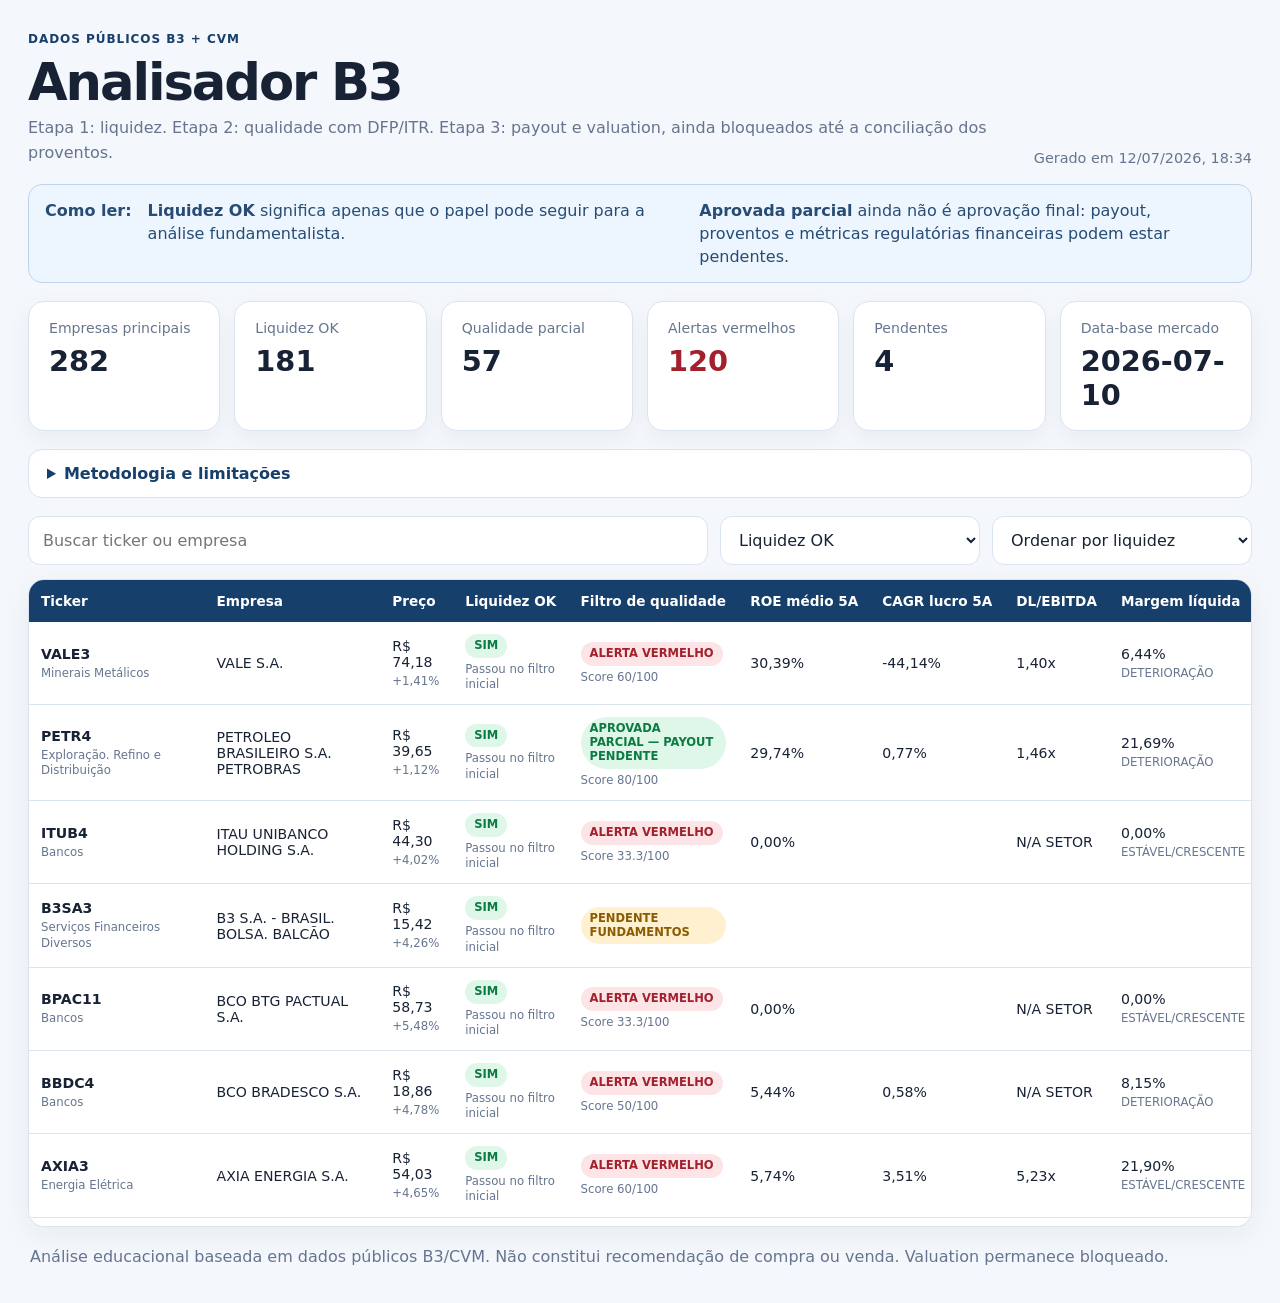
==== docs/index.html @ 1b2aa0d1 "ui: esclarecer etapas e melhorar leitura do painel" ====
<!doctype html>
<html lang="pt-BR">
<head>
  <meta charset="utf-8">
  <meta name="viewport" content="width=device-width,initial-scale=1">
  <meta http-equiv="Cache-Control" content="no-cache, no-store, must-revalidate">
  <meta http-equiv="Pragma" content="no-cache">
  <meta http-equiv="Expires" content="0">
  <title>Analisador B3 — Qualidade e Liquidez</title>
  <link rel="stylesheet" href="styles.css?v=20260713-1">
</head>
<body>
  <main class="wrap">
    <header class="hero">
      <div>
        <span class="eyebrow">Dados públicos B3 + CVM</span>
        <h1>Analisador B3</h1>
        <p>Etapa 1: liquidez. Etapa 2: qualidade com DFP/ITR. Etapa 3: payout e valuation, ainda bloqueados até a conciliação dos proventos.</p>
      </div>
      <div id="updated" class="muted">Carregando...</div>
    </header>

    <section class="notice">
      <strong>Como ler:</strong>
      <span><b>Liquidez OK</b> significa apenas que o papel pode seguir para a análise fundamentalista.</span>
      <span><b>Aprovada parcial</b> ainda não é aprovação final: payout, proventos e métricas regulatórias financeiras podem estar pendentes.</span>
    </section>

    <section class="cards">
      <article class="card"><span>Empresas principais</span><strong id="count">-</strong></article>
      <article class="card"><span>Liquidez OK</span><strong id="initialEligible">-</strong></article>
      <article class="card"><span>Qualidade parcial</span><strong id="qualityApproved">-</strong></article>
      <article class="card alert"><span>Alertas vermelhos</span><strong id="redAlerts">-</strong></article>
      <article class="card"><span>Pendentes</span><strong id="pending">-</strong></article>
      <article class="card"><span>Data-base mercado</span><strong id="quoteDate">-</strong></article>
    </section>

    <section class="methodology">
      <details>
        <summary>Metodologia e limitações</summary>
        <div class="method-grid">
          <div><b>Etapa 1 — Liquidez</b><p id="methodInitial"></p></div>
          <div><b>Etapa 2 — Qualidade</b><p id="methodQuality"></p></div>
          <div><b>Financeiras</b><p id="methodFinancial"></p></div>
          <div><b>Etapa 3 — Valuation</b><p id="methodValuation"></p></div>
        </div>
      </details>
    </section>

    <section class="toolbar">
      <input id="q" type="search" placeholder="Buscar ticker ou empresa">
      <select id="filter">
        <option value="INITIAL">Liquidez OK</option>
        <option value="">Todos</option>
        <option value="APPROVED">Qualidade parcial</option>
        <option value="RED">Alerta vermelho</option>
        <option value="PENDING">Pendentes</option>
        <option value="OUT">Fora do filtro de liquidez</option>
      </select>
      <select id="sort">
        <option value="liquidity">Ordenar por liquidez</option>
        <option value="quality">Ordenar por score qualidade</option>
        <option value="roe">Ordenar por ROE 5A</option>
        <option value="ticker">Ordenar por ticker</option>
      </select>
    </section>

    <section class="table-wrap">
      <table>
        <thead><tr>
          <th>Ticker</th><th>Empresa</th><th>Preço</th><th>Liquidez OK</th>
          <th>Filtro de qualidade</th><th>ROE médio 5A</th><th>CAGR lucro 5A</th>
          <th>DL/EBITDA</th><th>Margem líquida</th><th>Lucros + 5A</th><th>Referência</th>
        </tr></thead>
        <tbody id="body"></tbody>
      </table>
    </section>

    <footer id="disclaimer"></footer>
  </main>
  <script src="app.js?v=20260713-1"></script>
</body>
</html>
---- docs/styles.css ----
:root {
  color-scheme: light;
  --bg: #f4f7fb;
  --panel: #ffffff;
  --ink: #182235;
  --muted: #66758f;
  --line: #dbe3ef;
  --navy: #173f6b;
  --navy-2: #0f2f52;
  --green: #0d7a43;
  --green-bg: #dff7e9;
  --red: #a3212c;
  --red-bg: #fde5e7;
  --amber: #8a5b00;
  --amber-bg: #fff1cf;
  --gray-bg: #edf1f6;
}
* { box-sizing: border-box; }
body {
  margin: 0;
  font-family: Inter, ui-sans-serif, system-ui, -apple-system, BlinkMacSystemFont, "Segoe UI", sans-serif;
  color: var(--ink);
  background: var(--bg);
}
.wrap { width: min(1720px, 100%); margin: 0 auto; padding: 28px; }
.hero { display: flex; justify-content: space-between; align-items: end; gap: 24px; margin-bottom: 18px; }
.eyebrow { display: inline-block; color: var(--navy); font-weight: 800; letter-spacing: .08em; text-transform: uppercase; font-size: .75rem; }
h1 { margin: 5px 0 4px; font-size: clamp(2rem, 4vw, 3.2rem); letter-spacing: -.04em; }
.hero p { margin: 0; color: var(--muted); max-width: 960px; font-size: 1rem; line-height: 1.55; }
.muted { color: var(--muted); font-size: .9rem; white-space: nowrap; }
.notice {
  display: grid;
  grid-template-columns: auto 1fr 1fr;
  gap: 16px;
  padding: 14px 16px;
  border: 1px solid #bfd4ec;
  background: #edf6ff;
  border-radius: 14px;
  margin-bottom: 18px;
  color: #284c73;
  line-height: 1.45;
}
.cards { display: grid; grid-template-columns: repeat(6, minmax(150px, 1fr)); gap: 14px; margin-bottom: 18px; }
.card {
  background: var(--panel);
  border: 1px solid var(--line);
  border-radius: 16px;
  padding: 18px 20px;
  box-shadow: 0 8px 25px rgba(25, 54, 88, .05);
}
.card span { display: block; color: var(--muted); font-size: .88rem; margin-bottom: 8px; }
.card strong { font-size: 1.8rem; }
.card.alert strong { color: var(--red); }
.methodology { margin-bottom: 18px; }
.methodology details {
  background: var(--panel);
  border: 1px solid var(--line);
  border-radius: 14px;
  padding: 14px 18px;
}
.methodology summary { cursor: pointer; font-weight: 800; color: var(--navy); }
.method-grid { display: grid; grid-template-columns: repeat(4, 1fr); gap: 18px; padding-top: 15px; }
.method-grid p { color: var(--muted); line-height: 1.5; margin: 5px 0 0; }
.toolbar { display: grid; grid-template-columns: minmax(280px, 1fr) 260px 260px; gap: 12px; margin-bottom: 14px; }
input, select {
  width: 100%;
  padding: 13px 14px;
  border: 1px solid var(--line);
  border-radius: 12px;
  background: var(--panel);
  color: var(--ink);
  font: inherit;
}
.table-wrap {
  overflow: auto;
  max-height: 72vh;
  background: var(--panel);
  border: 1px solid var(--line);
  border-radius: 16px;
  box-shadow: 0 8px 30px rgba(23, 63, 107, .06);
}
table { width: 100%; border-collapse: collapse; min-width: 1450px; }
thead { position: sticky; top: 0; z-index: 3; }
th {
  background: var(--navy);
  color: #fff;
  text-align: left;
  padding: 13px 12px;
  font-size: .85rem;
  white-space: nowrap;
}
td {
  padding: 12px;
  border-bottom: 1px solid var(--line);
  vertical-align: middle;
  font-size: .88rem;
}
td small { display: block; color: var(--muted); margin-top: 4px; max-width: 230px; line-height: 1.3; }
.main-row { cursor: pointer; transition: background .15s ease; }
.main-row:hover, .main-row.open { background: #f0f6fd; }
.pill {
  display: inline-flex;
  align-items: center;
  padding: 5px 9px;
  border-radius: 999px;
  font-weight: 800;
  font-size: .72rem;
  line-height: 1.2;
  max-width: 230px;
}
.pill.ok { color: var(--green); background: var(--green-bg); }
.pill.danger { color: var(--red); background: var(--red-bg); }
.pill.pending { color: var(--amber); background: var(--amber-bg); }
.pill.no { color: #58677d; background: var(--gray-bg); }
.details-row td { padding: 0; background: #f8fbff; }
.details-panel { padding: 20px; border-bottom: 2px solid #bfd4ec; }
.fund-grid { display: grid; grid-template-columns: repeat(8, minmax(120px, 1fr)); gap: 10px; }
.fund-grid div {
  background: #fff;
  border: 1px solid var(--line);
  border-radius: 12px;
  padding: 12px;
}
.fund-grid span { display: block; color: var(--muted); font-size: .75rem; margin-bottom: 5px; }
.quality-note { margin: 14px 0; padding: 12px 14px; border-left: 4px solid var(--navy); background: #eef5fd; }
.criteria { display: grid; grid-template-columns: repeat(3, minmax(250px, 1fr)); gap: 10px; }
.criterion {
  display: grid;
  grid-template-columns: 1fr auto;
  gap: 8px;
  align-items: start;
  background: #fff;
  border: 1px solid var(--line);
  border-radius: 12px;
  padding: 12px;
}
.criterion small { display: block; color: var(--muted); margin-top: 3px; }
.criterion-value { font-weight: 800; text-align: right; }
.criterion p { grid-column: 1 / -1; margin: 2px 0 0; color: var(--muted); font-size: .78rem; line-height: 1.4; }
.sources { display: flex; flex-wrap: wrap; gap: 8px 18px; margin-top: 14px; color: var(--muted); font-size: .78rem; }
footer { color: var(--muted); padding: 18px 2px 6px; line-height: 1.5; }
@media (max-width: 1200px) {
  .cards { grid-template-columns: repeat(3, 1fr); }
  .method-grid { grid-template-columns: repeat(2, 1fr); }
  .fund-grid { grid-template-columns: repeat(4, 1fr); }
  .criteria { grid-template-columns: repeat(2, 1fr); }
}
@media (max-width: 760px) {
  .wrap { padding: 16px; }
  .hero { align-items: start; flex-direction: column; }
  .muted { white-space: normal; }
  .notice { grid-template-columns: 1fr; }
  .cards { grid-template-columns: repeat(2, 1fr); }
  .toolbar { grid-template-columns: 1fr; }
  .method-grid, .criteria { grid-template-columns: 1fr; }
  .fund-grid { grid-template-columns: repeat(2, 1fr); }
}
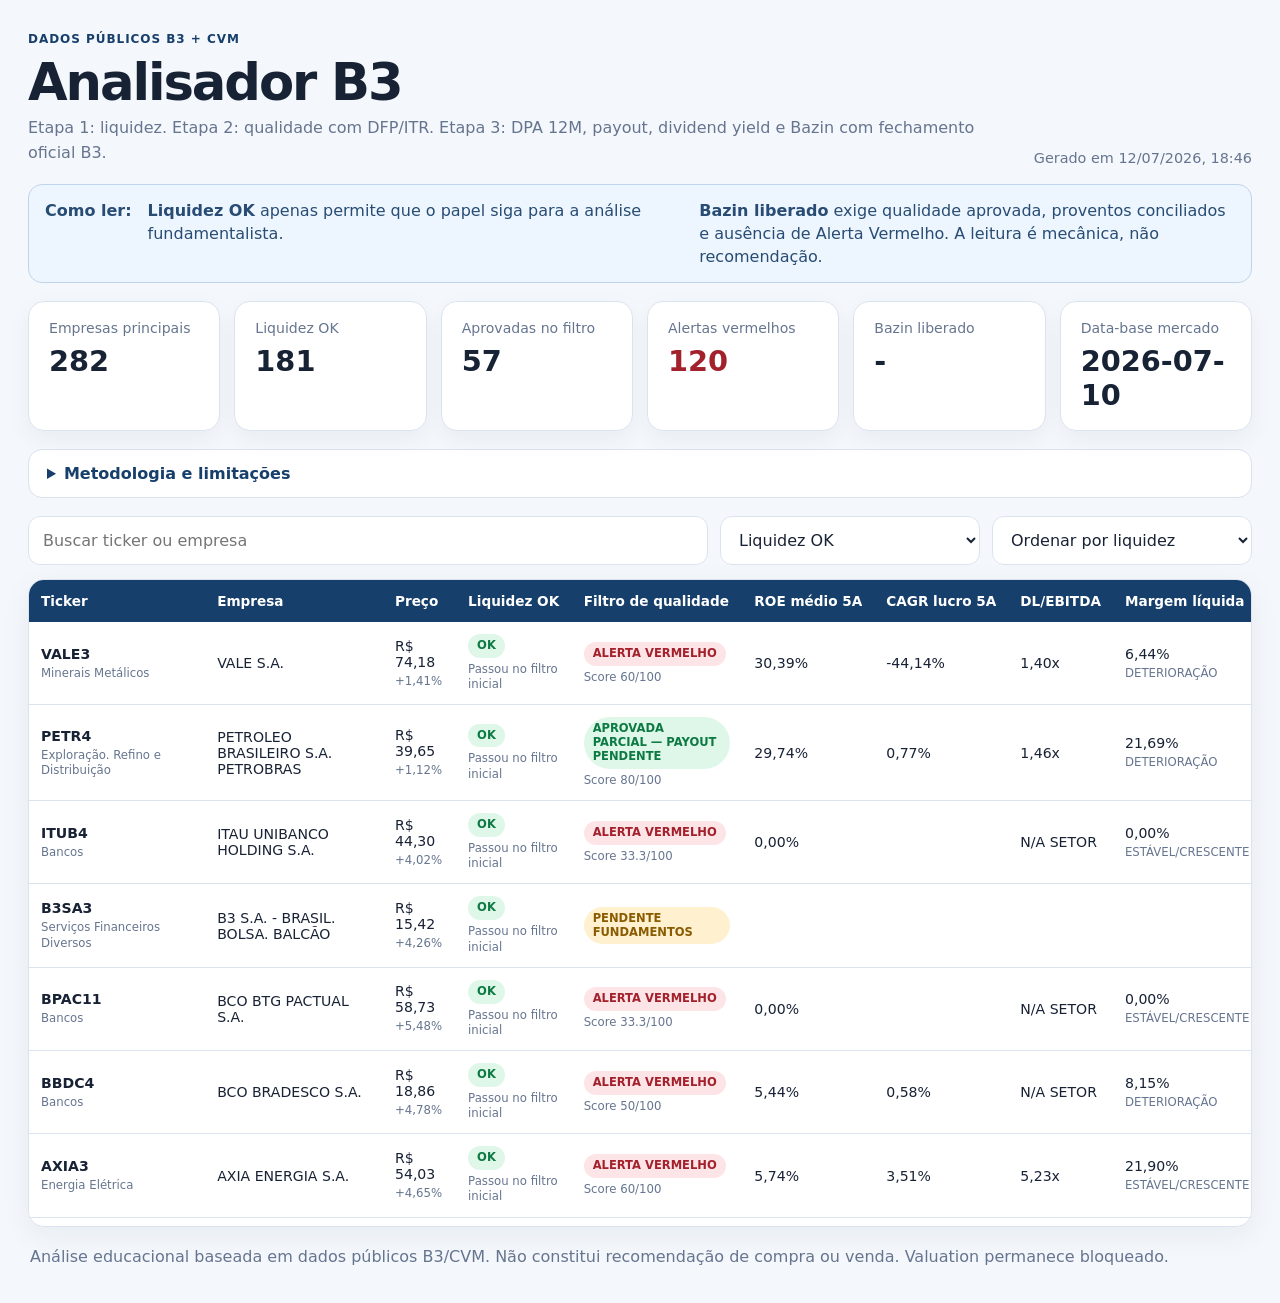
==== commit 0eb1bdd9: "feat: exibir DPA, DY, payout e Bazin no painel" ====
--- a/docs/index.html
+++ b/docs/index.html
@@ -6,8 +6,8 @@
   <meta http-equiv="Cache-Control" content="no-cache, no-store, must-revalidate">
   <meta http-equiv="Pragma" content="no-cache">
   <meta http-equiv="Expires" content="0">
-  <title>Analisador B3 — Qualidade e Liquidez</title>
-  <link rel="stylesheet" href="styles.css?v=20260713-1">
+  <title>Analisador B3 — Qualidade, Dividendos e Bazin</title>
+  <link rel="stylesheet" href="styles.css?v=20260713-3">
 </head>
 <body>
   <main class="wrap">
@@ -15,23 +15,23 @@
       <div>
         <span class="eyebrow">Dados públicos B3 + CVM</span>
         <h1>Analisador B3</h1>
-        <p>Etapa 1: liquidez. Etapa 2: qualidade com DFP/ITR. Etapa 3: payout e valuation, ainda bloqueados até a conciliação dos proventos.</p>
+        <p>Etapa 1: liquidez. Etapa 2: qualidade com DFP/ITR. Etapa 3: DPA 12M, payout, dividend yield e Bazin com fechamento oficial B3.</p>
       </div>
       <div id="updated" class="muted">Carregando...</div>
     </header>
 
     <section class="notice">
       <strong>Como ler:</strong>
-      <span><b>Liquidez OK</b> significa apenas que o papel pode seguir para a análise fundamentalista.</span>
-      <span><b>Aprovada parcial</b> ainda não é aprovação final: payout, proventos e métricas regulatórias financeiras podem estar pendentes.</span>
+      <span><b>Liquidez OK</b> apenas permite que o papel siga para a análise fundamentalista.</span>
+      <span><b>Bazin liberado</b> exige qualidade aprovada, proventos conciliados e ausência de Alerta Vermelho. A leitura é mecânica, não recomendação.</span>
     </section>
 
     <section class="cards">
       <article class="card"><span>Empresas principais</span><strong id="count">-</strong></article>
       <article class="card"><span>Liquidez OK</span><strong id="initialEligible">-</strong></article>
-      <article class="card"><span>Qualidade parcial</span><strong id="qualityApproved">-</strong></article>
+      <article class="card"><span>Aprovadas no filtro</span><strong id="qualityApproved">-</strong></article>
       <article class="card alert"><span>Alertas vermelhos</span><strong id="redAlerts">-</strong></article>
-      <article class="card"><span>Pendentes</span><strong id="pending">-</strong></article>
+      <article class="card"><span>Bazin liberado</span><strong id="bazinEnabled">-</strong></article>
       <article class="card"><span>Data-base mercado</span><strong id="quoteDate">-</strong></article>
     </section>
 
@@ -42,7 +42,7 @@
           <div><b>Etapa 1 — Liquidez</b><p id="methodInitial"></p></div>
           <div><b>Etapa 2 — Qualidade</b><p id="methodQuality"></p></div>
           <div><b>Financeiras</b><p id="methodFinancial"></p></div>
-          <div><b>Etapa 3 — Valuation</b><p id="methodValuation"></p></div>
+          <div><b>Etapa 3 — Bazin</b><p id="methodValuation"></p></div>
         </div>
       </details>
     </section>
@@ -52,7 +52,9 @@
       <select id="filter">
         <option value="INITIAL">Liquidez OK</option>
         <option value="">Todos</option>
-        <option value="APPROVED">Qualidade parcial</option>
+        <option value="QUALITY">Aprovadas no filtro</option>
+        <option value="BAZIN">Bazin liberado</option>
+        <option value="ATTRACTIVE">Atrativas pelo método</option>
         <option value="RED">Alerta vermelho</option>
         <option value="PENDING">Pendentes</option>
         <option value="OUT">Fora do filtro de liquidez</option>
@@ -61,6 +63,8 @@
         <option value="liquidity">Ordenar por liquidez</option>
         <option value="quality">Ordenar por score qualidade</option>
         <option value="roe">Ordenar por ROE 5A</option>
+        <option value="dy">Ordenar por DY 12M</option>
+        <option value="bazin">Ordenar por margem Bazin</option>
         <option value="ticker">Ordenar por ticker</option>
       </select>
     </section>
@@ -70,7 +74,7 @@
         <thead><tr>
           <th>Ticker</th><th>Empresa</th><th>Preço</th><th>Liquidez OK</th>
           <th>Filtro de qualidade</th><th>ROE médio 5A</th><th>CAGR lucro 5A</th>
-          <th>DL/EBITDA</th><th>Margem líquida</th><th>Lucros + 5A</th><th>Referência</th>
+          <th>DL/EBITDA</th><th>Margem líquida</th><th>DY 12M</th><th>Bazin</th>
         </tr></thead>
         <tbody id="body"></tbody>
       </table>
@@ -78,6 +82,6 @@
 
     <footer id="disclaimer"></footer>
   </main>
-  <script src="app.js?v=20260713-1"></script>
+  <script src="app.js?v=20260713-3"></script>
 </body>
 </html>
--- a/docs/styles.css
+++ b/docs/styles.css
@@ -79,7 +79,7 @@
   border-radius: 16px;
   box-shadow: 0 8px 30px rgba(23, 63, 107, .06);
 }
-table { width: 100%; border-collapse: collapse; min-width: 1450px; }
+table { width: 100%; border-collapse: collapse; min-width: 1380px; }
 thead { position: sticky; top: 0; z-index: 3; }
 th {
   background: var(--navy);
@@ -106,29 +106,77 @@
   font-weight: 800;
   font-size: .72rem;
   line-height: 1.2;
-  max-width: 230px;
+  max-width: 250px;
+  white-space: normal;
 }
 .pill.ok { color: var(--green); background: var(--green-bg); }
 .pill.danger { color: var(--red); background: var(--red-bg); }
 .pill.pending { color: var(--amber); background: var(--amber-bg); }
 .pill.no { color: #58677d; background: var(--gray-bg); }
 .details-row td { padding: 0; background: #f8fbff; }
-.details-panel { padding: 20px; border-bottom: 2px solid #bfd4ec; }
-.fund-grid { display: grid; grid-template-columns: repeat(8, minmax(120px, 1fr)); gap: 10px; }
+.details-panel {
+  width: 100%;
+  max-width: 100%;
+  overflow: hidden;
+  padding: 20px;
+  border-bottom: 2px solid #bfd4ec;
+}
+.status-strip {
+  display: grid;
+  grid-template-columns: repeat(3, minmax(0, 1fr));
+  gap: 12px;
+  margin-bottom: 18px;
+}
+.status-step {
+  display: grid;
+  grid-template-columns: 1fr auto;
+  gap: 6px 12px;
+  align-items: center;
+  min-width: 0;
+  padding: 14px;
+  background: #fff;
+  border: 1px solid var(--line);
+  border-radius: 12px;
+}
+.status-step > span:first-child {
+  grid-column: 1 / -1;
+  color: var(--muted);
+  font-size: .72rem;
+  font-weight: 800;
+  text-transform: uppercase;
+  letter-spacing: .06em;
+}
+.status-step strong { min-width: 0; line-height: 1.25; }
+.section-title {
+  margin: 16px 0 10px;
+  color: var(--navy);
+  font-weight: 800;
+  font-size: .92rem;
+}
+.fund-grid { display: grid; grid-template-columns: repeat(4, minmax(0, 1fr)); gap: 10px; }
 .fund-grid div {
+  min-width: 0;
   background: #fff;
   border: 1px solid var(--line);
   border-radius: 12px;
-  padding: 12px;
-}
-.fund-grid span { display: block; color: var(--muted); font-size: .75rem; margin-bottom: 5px; }
-.quality-note { margin: 14px 0; padding: 12px 14px; border-left: 4px solid var(--navy); background: #eef5fd; }
-.criteria { display: grid; grid-template-columns: repeat(3, minmax(250px, 1fr)); gap: 10px; }
+  padding: 13px;
+}
+.fund-grid span { display: block; color: var(--muted); font-size: .75rem; margin-bottom: 6px; }
+.fund-grid strong {
+  display: block;
+  font-size: .96rem;
+  line-height: 1.28;
+  overflow-wrap: anywhere;
+  word-break: normal;
+}
+.quality-note { margin: 16px 0; padding: 12px 14px; border-left: 4px solid var(--navy); background: #eef5fd; line-height: 1.45; }
+.criteria { display: grid; grid-template-columns: repeat(3, minmax(0, 1fr)); gap: 10px; }
 .criterion {
   display: grid;
   grid-template-columns: 1fr auto;
   gap: 8px;
   align-items: start;
+  min-width: 0;
   background: #fff;
   border: 1px solid var(--line);
   border-radius: 12px;
@@ -137,12 +185,13 @@
 .criterion small { display: block; color: var(--muted); margin-top: 3px; }
 .criterion-value { font-weight: 800; text-align: right; }
 .criterion p { grid-column: 1 / -1; margin: 2px 0 0; color: var(--muted); font-size: .78rem; line-height: 1.4; }
-.sources { display: flex; flex-wrap: wrap; gap: 8px 18px; margin-top: 14px; color: var(--muted); font-size: .78rem; }
+.sources { display: flex; flex-wrap: wrap; gap: 8px 18px; margin-top: 16px; color: var(--muted); font-size: .78rem; }
 footer { color: var(--muted); padding: 18px 2px 6px; line-height: 1.5; }
 @media (max-width: 1200px) {
   .cards { grid-template-columns: repeat(3, 1fr); }
   .method-grid { grid-template-columns: repeat(2, 1fr); }
-  .fund-grid { grid-template-columns: repeat(4, 1fr); }
+  .status-strip { grid-template-columns: 1fr; }
+  .fund-grid { grid-template-columns: repeat(2, 1fr); }
   .criteria { grid-template-columns: repeat(2, 1fr); }
 }
 @media (max-width: 760px) {
@@ -152,6 +201,6 @@
   .notice { grid-template-columns: 1fr; }
   .cards { grid-template-columns: repeat(2, 1fr); }
   .toolbar { grid-template-columns: 1fr; }
-  .method-grid, .criteria { grid-template-columns: 1fr; }
-  .fund-grid { grid-template-columns: repeat(2, 1fr); }
-}
+  .method-grid, .criteria, .fund-grid { grid-template-columns: 1fr; }
+  .details-panel { padding: 14px; }
+}
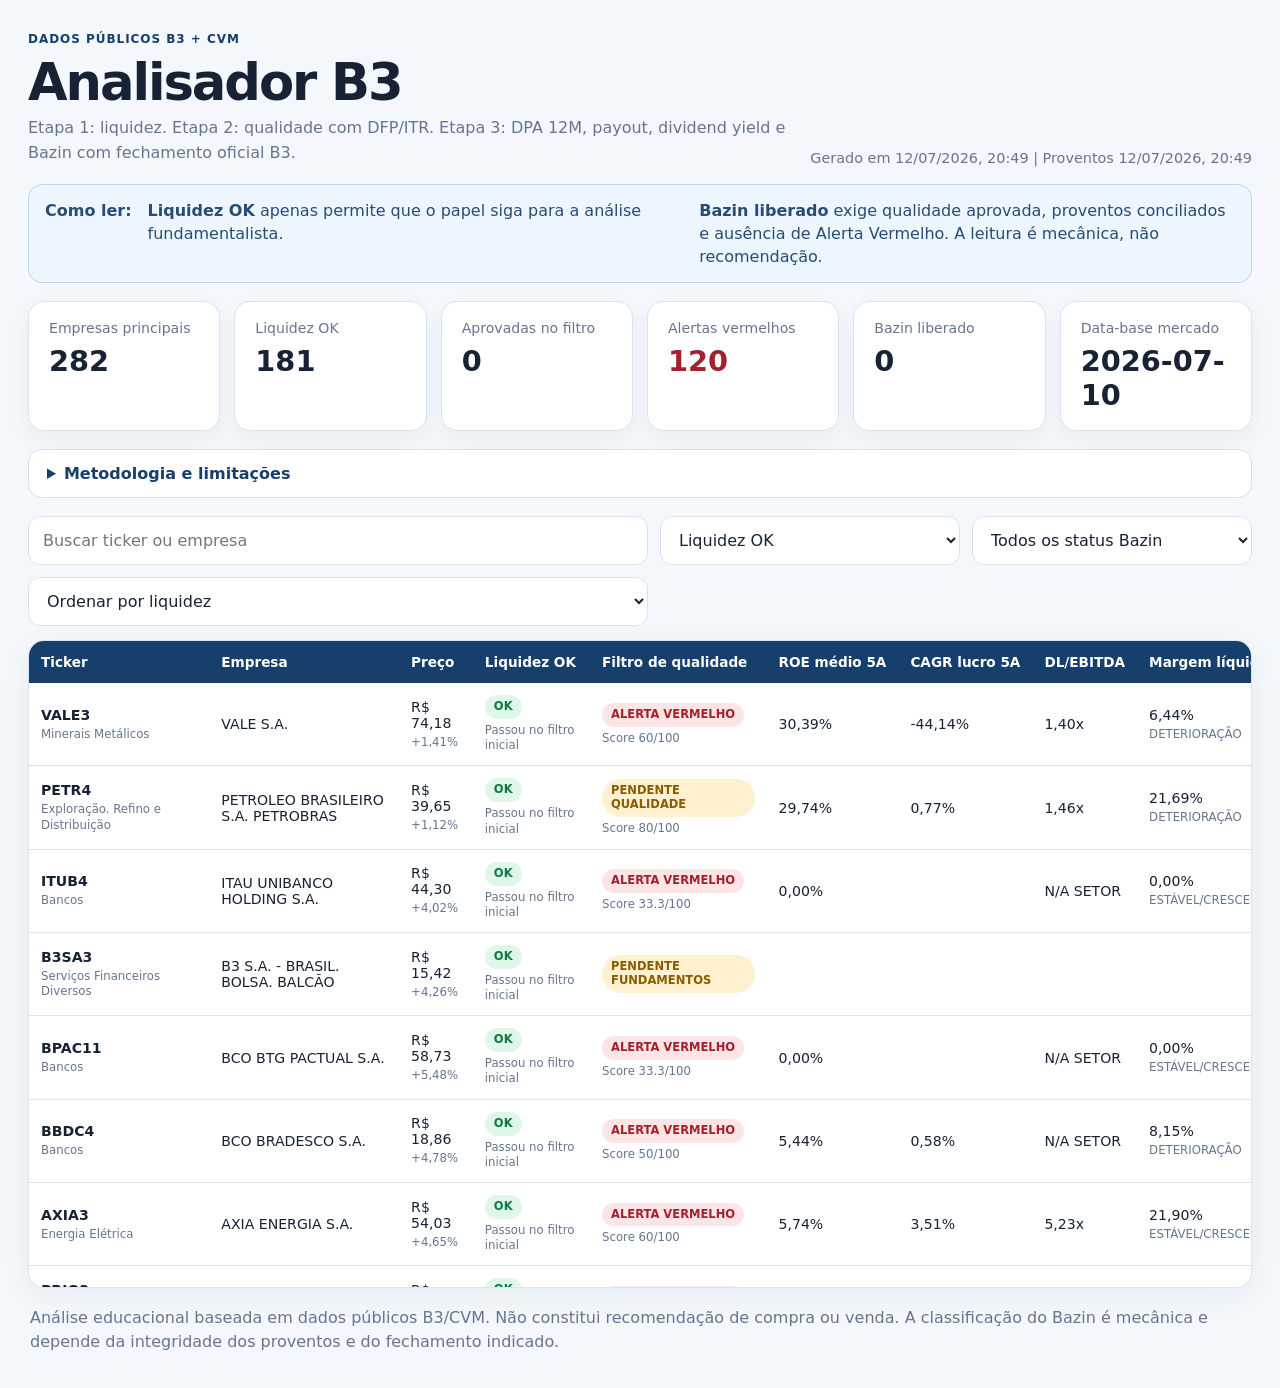
==== commit cbc50e8e: "feat: adicionar filtro dedicado do Bazin" ====
--- a/docs/index.html
+++ b/docs/index.html
@@ -7,7 +7,7 @@
   <meta http-equiv="Pragma" content="no-cache">
   <meta http-equiv="Expires" content="0">
   <title>Analisador B3 — Qualidade, Dividendos e Bazin</title>
-  <link rel="stylesheet" href="styles.css?v=20260713-3">
+  <link rel="stylesheet" href="styles.css?v=20260713-4">
 </head>
 <body>
   <main class="wrap">
@@ -49,15 +49,22 @@
 
     <section class="toolbar">
       <input id="q" type="search" placeholder="Buscar ticker ou empresa">
-      <select id="filter">
+      <select id="filter" aria-label="Filtro geral">
         <option value="INITIAL">Liquidez OK</option>
         <option value="">Todos</option>
         <option value="QUALITY">Aprovadas no filtro</option>
-        <option value="BAZIN">Bazin liberado</option>
-        <option value="ATTRACTIVE">Atrativas pelo método</option>
         <option value="RED">Alerta vermelho</option>
         <option value="PENDING">Pendentes</option>
         <option value="OUT">Fora do filtro de liquidez</option>
+      </select>
+      <select id="bazinFilter" aria-label="Filtro Bazin">
+        <option value="">Todos os status Bazin</option>
+        <option value="RELEASED">Bazin liberado</option>
+        <option value="ATTRACTIVE">Bazin: atrativa</option>
+        <option value="NEUTRAL">Bazin: neutra</option>
+        <option value="EXPENSIVE">Bazin: cara</option>
+        <option value="BLOCKED">Bazin: bloqueado</option>
+        <option value="PENDING">Bazin: pendente</option>
       </select>
       <select id="sort">
         <option value="liquidity">Ordenar por liquidez</option>
@@ -82,6 +89,6 @@
 
     <footer id="disclaimer"></footer>
   </main>
-  <script src="app.js?v=20260713-3"></script>
+  <script src="app.js?v=20260713-4"></script>
 </body>
 </html>
--- a/docs/styles.css
+++ b/docs/styles.css
@@ -26,7 +26,7 @@
 .hero { display: flex; justify-content: space-between; align-items: end; gap: 24px; margin-bottom: 18px; }
 .eyebrow { display: inline-block; color: var(--navy); font-weight: 800; letter-spacing: .08em; text-transform: uppercase; font-size: .75rem; }
 h1 { margin: 5px 0 4px; font-size: clamp(2rem, 4vw, 3.2rem); letter-spacing: -.04em; }
-.hero p { margin: 0; color: var(--muted); max-width: 960px; font-size: 1rem; line-height: 1.55; }
+.hero p { margin: 0; color: var(--muted); max-width: 1050px; font-size: 1rem; line-height: 1.55; }
 .muted { color: var(--muted); font-size: .9rem; white-space: nowrap; }
 .notice {
   display: grid;
@@ -61,7 +61,7 @@
 .methodology summary { cursor: pointer; font-weight: 800; color: var(--navy); }
 .method-grid { display: grid; grid-template-columns: repeat(4, 1fr); gap: 18px; padding-top: 15px; }
 .method-grid p { color: var(--muted); line-height: 1.5; margin: 5px 0 0; }
-.toolbar { display: grid; grid-template-columns: minmax(280px, 1fr) 260px 260px; gap: 12px; margin-bottom: 14px; }
+.toolbar { display: grid; grid-template-columns: minmax(280px, 1fr) 300px 280px; gap: 12px; margin-bottom: 14px; }
 input, select {
   width: 100%;
   padding: 13px 14px;
@@ -79,7 +79,7 @@
   border-radius: 16px;
   box-shadow: 0 8px 30px rgba(23, 63, 107, .06);
 }
-table { width: 100%; border-collapse: collapse; min-width: 1380px; }
+table { width: 100%; border-collapse: collapse; min-width: 1450px; }
 thead { position: sticky; top: 0; z-index: 3; }
 th {
   background: var(--navy);
@@ -95,9 +95,10 @@
   vertical-align: middle;
   font-size: .88rem;
 }
-td small { display: block; color: var(--muted); margin-top: 4px; max-width: 230px; line-height: 1.3; }
-.main-row { cursor: pointer; transition: background .15s ease; }
+td small { display: block; color: var(--muted); margin-top: 4px; max-width: 250px; line-height: 1.3; }
+.main-row { cursor: pointer; transition: background .15s ease, outline .15s ease; }
 .main-row:hover, .main-row.open { background: #f0f6fd; }
+.main-row.open { outline: 1px solid var(--navy-2); outline-offset: -1px; }
 .pill {
   display: inline-flex;
   align-items: center;
@@ -106,7 +107,7 @@
   font-weight: 800;
   font-size: .72rem;
   line-height: 1.2;
-  max-width: 250px;
+  max-width: 270px;
   white-space: normal;
 }
 .pill.ok { color: var(--green); background: var(--green-bg); }
@@ -118,7 +119,7 @@
   width: 100%;
   max-width: 100%;
   overflow: hidden;
-  padding: 20px;
+  padding: 22px;
   border-bottom: 2px solid #bfd4ec;
 }
 .status-strip {
@@ -130,7 +131,7 @@
 .status-step {
   display: grid;
   grid-template-columns: 1fr auto;
-  gap: 6px 12px;
+  gap: 7px 12px;
   align-items: center;
   min-width: 0;
   padding: 14px;
@@ -147,14 +148,17 @@
   letter-spacing: .06em;
 }
 .status-step strong { min-width: 0; line-height: 1.25; }
+.status-step .pill { justify-self: end; }
 .section-title {
-  margin: 16px 0 10px;
+  margin: 18px 0 10px;
   color: var(--navy);
   font-weight: 800;
-  font-size: .92rem;
-}
-.fund-grid { display: grid; grid-template-columns: repeat(4, minmax(0, 1fr)); gap: 10px; }
-.fund-grid div {
+  font-size: .95rem;
+}
+.fund-grid { display: grid; gap: 10px; }
+.financial-grid { grid-template-columns: repeat(3, minmax(0, 1fr)); }
+.bazin-grid { grid-template-columns: repeat(3, minmax(0, 1fr)); }
+.fund-grid > div {
   min-width: 0;
   background: #fff;
   border: 1px solid var(--line);
@@ -164,10 +168,21 @@
 .fund-grid span { display: block; color: var(--muted); font-size: .75rem; margin-bottom: 6px; }
 .fund-grid strong {
   display: block;
-  font-size: .96rem;
+  font-size: .98rem;
   line-height: 1.28;
   overflow-wrap: anywhere;
   word-break: normal;
+}
+.fund-grid small { display: block; color: var(--muted); margin-top: 5px; font-size: .72rem; line-height: 1.35; }
+.window-note {
+  margin-top: 10px;
+  padding: 10px 12px;
+  border: 1px dashed #b7c9dd;
+  border-radius: 10px;
+  background: #f7fbff;
+  color: #405875;
+  font-size: .8rem;
+  line-height: 1.45;
 }
 .quality-note { margin: 16px 0; padding: 12px 14px; border-left: 4px solid var(--navy); background: #eef5fd; line-height: 1.45; }
 .criteria { display: grid; grid-template-columns: repeat(3, minmax(0, 1fr)); gap: 10px; }
@@ -185,13 +200,27 @@
 .criterion small { display: block; color: var(--muted); margin-top: 3px; }
 .criterion-value { font-weight: 800; text-align: right; }
 .criterion p { grid-column: 1 / -1; margin: 2px 0 0; color: var(--muted); font-size: .78rem; line-height: 1.4; }
+.dividend-events {
+  margin-top: 16px;
+  background: #fff;
+  border: 1px solid var(--line);
+  border-radius: 12px;
+  padding: 12px 14px;
+}
+.dividend-events summary { cursor: pointer; color: var(--navy); font-weight: 800; }
+.events-table-wrap { overflow-x: auto; margin-top: 12px; }
+.events-table { min-width: 760px; font-size: .8rem; }
+.events-table thead { position: static; }
+.events-table th { background: var(--navy-2); padding: 9px 10px; font-size: .76rem; }
+.events-table td { padding: 9px 10px; }
+.empty-state { color: var(--muted); margin: 12px 0 2px; }
 .sources { display: flex; flex-wrap: wrap; gap: 8px 18px; margin-top: 16px; color: var(--muted); font-size: .78rem; }
 footer { color: var(--muted); padding: 18px 2px 6px; line-height: 1.5; }
 @media (max-width: 1200px) {
   .cards { grid-template-columns: repeat(3, 1fr); }
   .method-grid { grid-template-columns: repeat(2, 1fr); }
   .status-strip { grid-template-columns: 1fr; }
-  .fund-grid { grid-template-columns: repeat(2, 1fr); }
+  .financial-grid, .bazin-grid { grid-template-columns: repeat(2, 1fr); }
   .criteria { grid-template-columns: repeat(2, 1fr); }
 }
 @media (max-width: 760px) {
@@ -201,6 +230,8 @@
   .notice { grid-template-columns: 1fr; }
   .cards { grid-template-columns: repeat(2, 1fr); }
   .toolbar { grid-template-columns: 1fr; }
-  .method-grid, .criteria, .fund-grid { grid-template-columns: 1fr; }
+  .method-grid, .criteria, .financial-grid, .bazin-grid { grid-template-columns: 1fr; }
   .details-panel { padding: 14px; }
-}
+  .status-step { grid-template-columns: 1fr; }
+  .status-step .pill { justify-self: start; }
+}
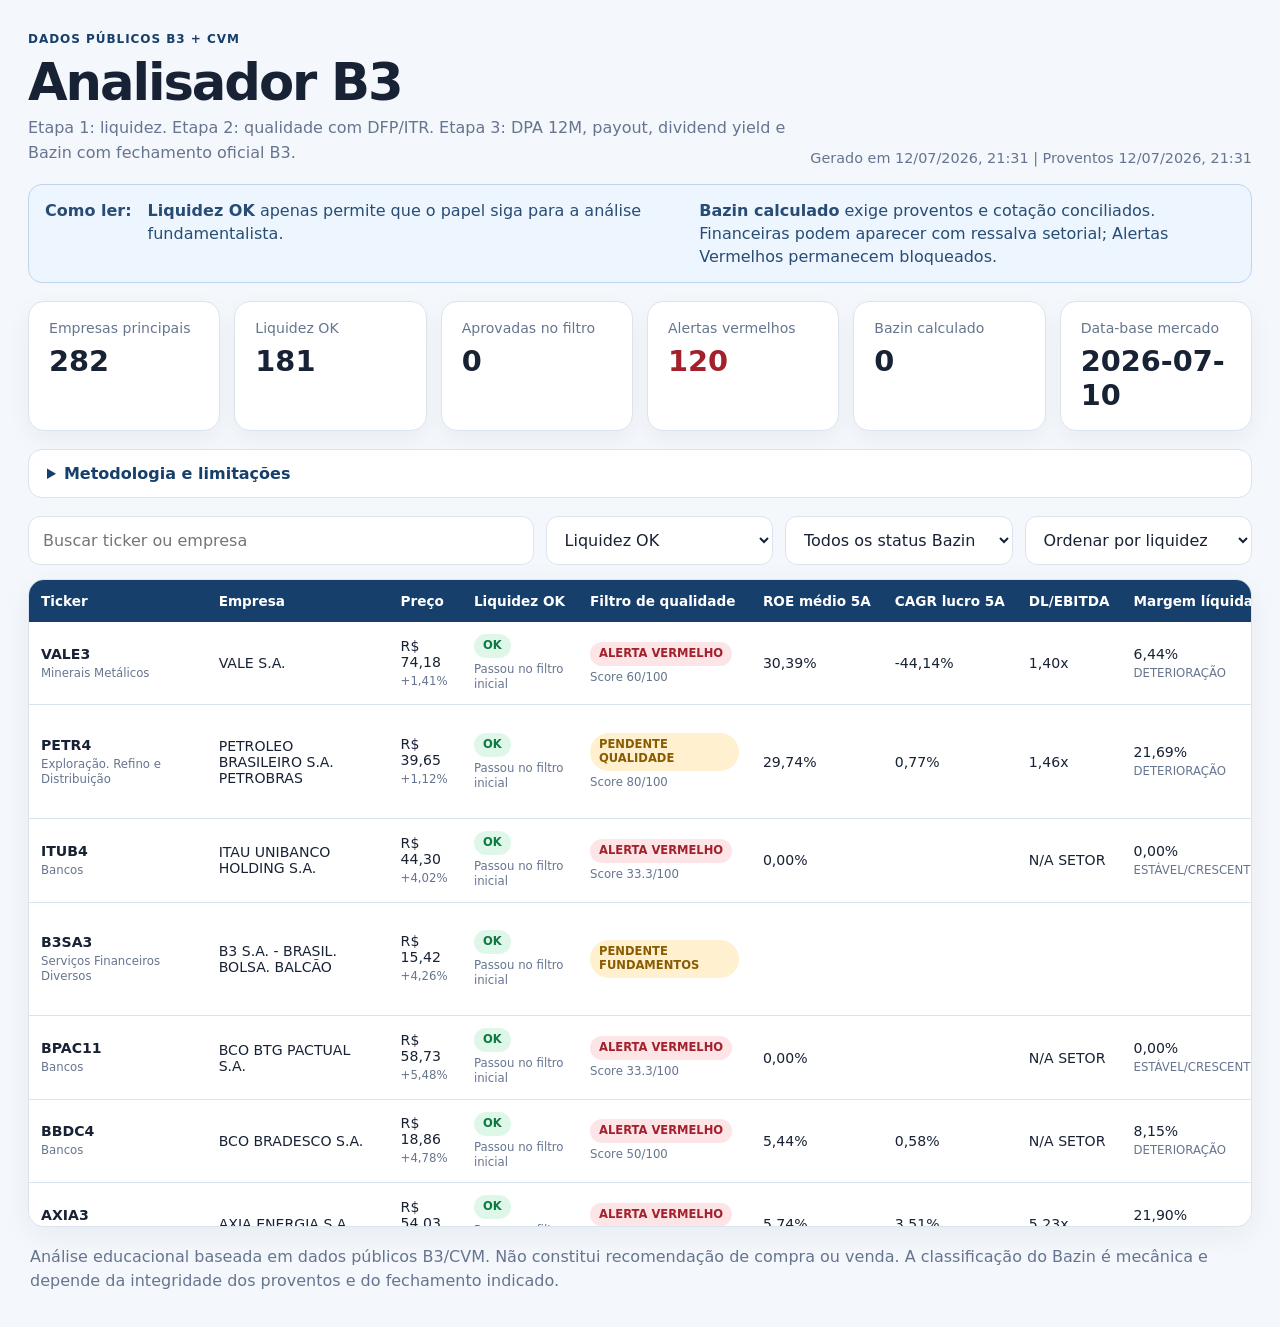
==== commit df3df2df: "ui: diferenciar Bazin calculado, bloqueado e não aplicável" ====
--- a/docs/index.html
+++ b/docs/index.html
@@ -7,7 +7,7 @@
   <meta http-equiv="Pragma" content="no-cache">
   <meta http-equiv="Expires" content="0">
   <title>Analisador B3 — Qualidade, Dividendos e Bazin</title>
-  <link rel="stylesheet" href="styles.css?v=20260713-4">
+  <link rel="stylesheet" href="styles.css?v=20260713-5">
 </head>
 <body>
   <main class="wrap">
@@ -23,7 +23,7 @@
     <section class="notice">
       <strong>Como ler:</strong>
       <span><b>Liquidez OK</b> apenas permite que o papel siga para a análise fundamentalista.</span>
-      <span><b>Bazin liberado</b> exige qualidade aprovada, proventos conciliados e ausência de Alerta Vermelho. A leitura é mecânica, não recomendação.</span>
+      <span><b>Bazin calculado</b> exige proventos e cotação conciliados. Financeiras podem aparecer com ressalva setorial; Alertas Vermelhos permanecem bloqueados.</span>
     </section>
 
     <section class="cards">
@@ -31,7 +31,7 @@
       <article class="card"><span>Liquidez OK</span><strong id="initialEligible">-</strong></article>
       <article class="card"><span>Aprovadas no filtro</span><strong id="qualityApproved">-</strong></article>
       <article class="card alert"><span>Alertas vermelhos</span><strong id="redAlerts">-</strong></article>
-      <article class="card"><span>Bazin liberado</span><strong id="bazinEnabled">-</strong></article>
+      <article class="card"><span>Bazin calculado</span><strong id="bazinEnabled">-</strong></article>
       <article class="card"><span>Data-base mercado</span><strong id="quoteDate">-</strong></article>
     </section>
 
@@ -59,12 +59,13 @@
       </select>
       <select id="bazinFilter" aria-label="Filtro Bazin">
         <option value="">Todos os status Bazin</option>
-        <option value="RELEASED">Bazin liberado</option>
+        <option value="RELEASED">Bazin calculado</option>
         <option value="ATTRACTIVE">Bazin: atrativa</option>
         <option value="NEUTRAL">Bazin: neutra</option>
         <option value="EXPENSIVE">Bazin: cara</option>
         <option value="BLOCKED">Bazin: bloqueado</option>
         <option value="PENDING">Bazin: pendente</option>
+        <option value="NOT_APPLICABLE">Bazin: não aplicável</option>
       </select>
       <select id="sort">
         <option value="liquidity">Ordenar por liquidez</option>
@@ -89,6 +90,6 @@
 
     <footer id="disclaimer"></footer>
   </main>
-  <script src="app.js?v=20260713-4"></script>
+  <script src="app.js?v=20260713-5"></script>
 </body>
 </html>
--- a/docs/styles.css
+++ b/docs/styles.css
@@ -61,7 +61,12 @@
 .methodology summary { cursor: pointer; font-weight: 800; color: var(--navy); }
 .method-grid { display: grid; grid-template-columns: repeat(4, 1fr); gap: 18px; padding-top: 15px; }
 .method-grid p { color: var(--muted); line-height: 1.5; margin: 5px 0 0; }
-.toolbar { display: grid; grid-template-columns: minmax(280px, 1fr) 300px 280px; gap: 12px; margin-bottom: 14px; }
+.toolbar {
+  display: grid;
+  grid-template-columns: minmax(280px, 1fr) minmax(210px, .42fr) minmax(220px, .46fr) minmax(220px, .42fr);
+  gap: 12px;
+  margin-bottom: 14px;
+}
 input, select {
   width: 100%;
   padding: 13px 14px;
@@ -216,12 +221,16 @@
 .empty-state { color: var(--muted); margin: 12px 0 2px; }
 .sources { display: flex; flex-wrap: wrap; gap: 8px 18px; margin-top: 16px; color: var(--muted); font-size: .78rem; }
 footer { color: var(--muted); padding: 18px 2px 6px; line-height: 1.5; }
+@media (max-width: 1350px) {
+  .toolbar { grid-template-columns: minmax(280px, 1fr) repeat(3, minmax(190px, .45fr)); }
+}
 @media (max-width: 1200px) {
   .cards { grid-template-columns: repeat(3, 1fr); }
   .method-grid { grid-template-columns: repeat(2, 1fr); }
   .status-strip { grid-template-columns: 1fr; }
   .financial-grid, .bazin-grid { grid-template-columns: repeat(2, 1fr); }
   .criteria { grid-template-columns: repeat(2, 1fr); }
+  .toolbar { grid-template-columns: 1fr 1fr; }
 }
 @media (max-width: 760px) {
   .wrap { padding: 16px; }
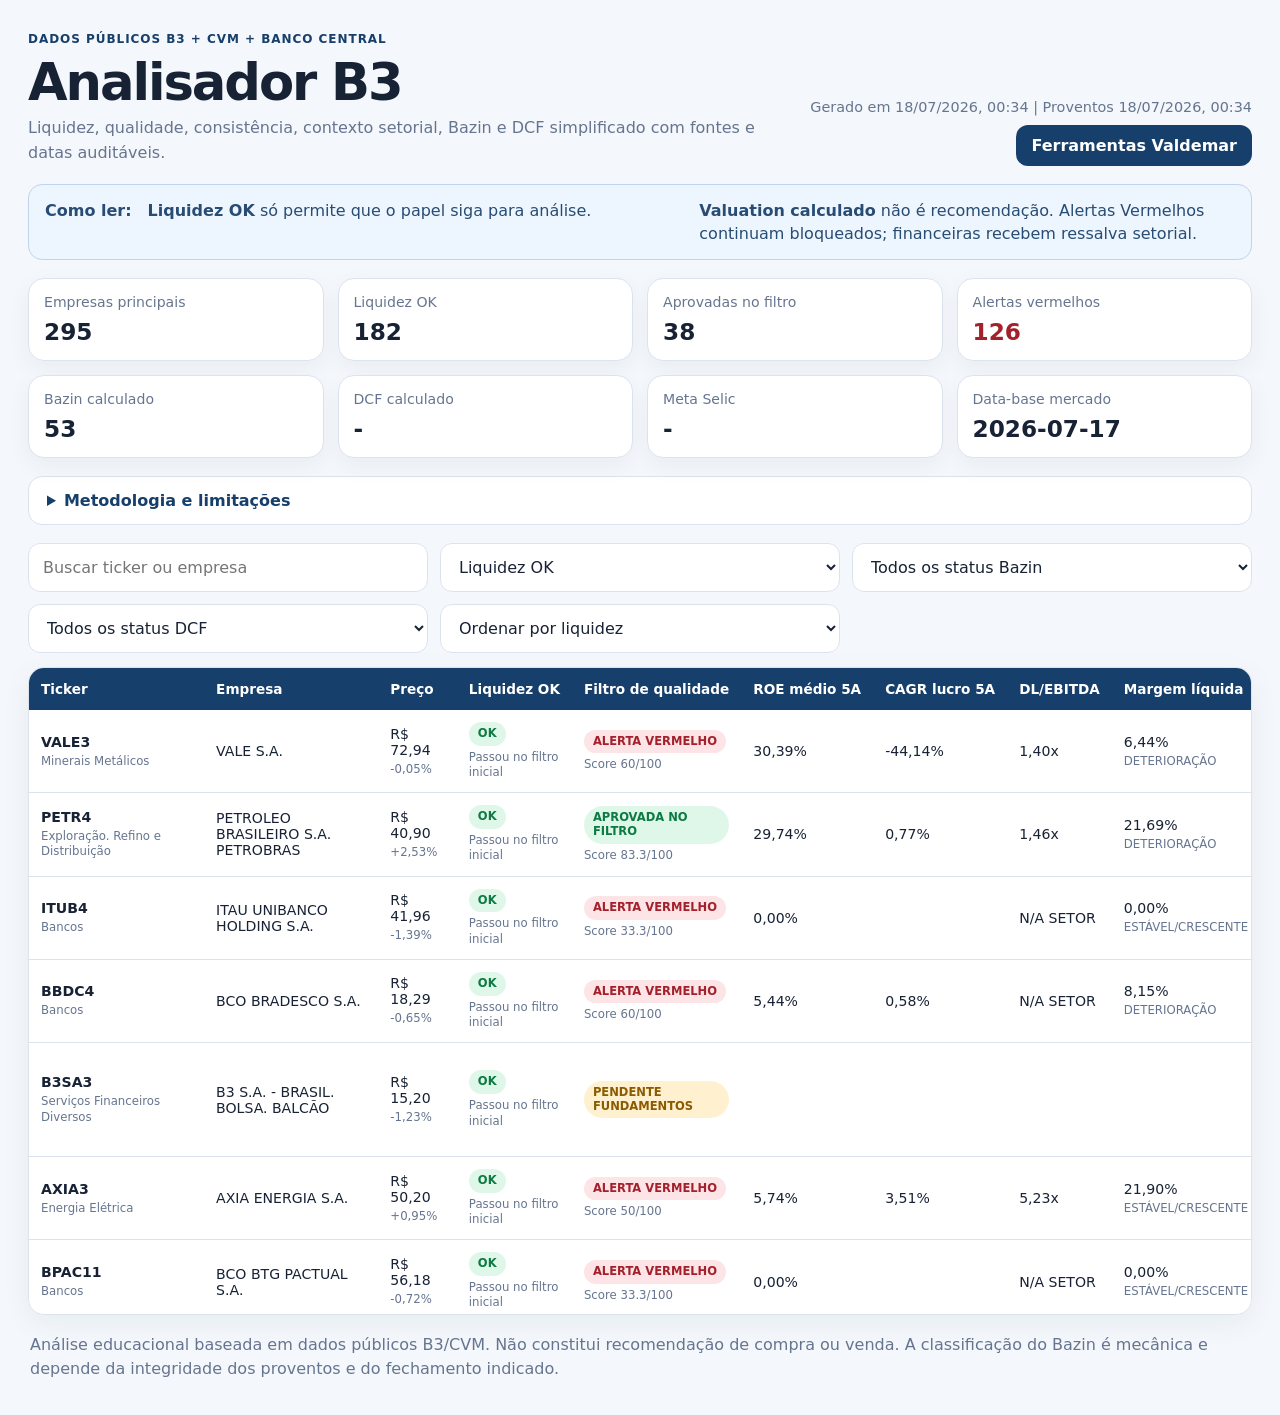
==== commit b5ececf8: "feat: exibir Selic, DCF e análise avançada" ====
--- a/docs/index.html
+++ b/docs/index.html
@@ -6,90 +6,31 @@
   <meta http-equiv="Cache-Control" content="no-cache, no-store, must-revalidate">
   <meta http-equiv="Pragma" content="no-cache">
   <meta http-equiv="Expires" content="0">
-  <title>Analisador B3 — Qualidade, Dividendos e Bazin</title>
-  <link rel="stylesheet" href="styles.css?v=20260713-5">
+  <title>Analisador B3 — Valdemar</title>
+  <link rel="stylesheet" href="styles.css?v=20260720-2">
+  <link rel="stylesheet" href="advanced.css?v=20260720-2">
 </head>
 <body>
   <main class="wrap">
     <header class="hero">
-      <div>
-        <span class="eyebrow">Dados públicos B3 + CVM</span>
-        <h1>Analisador B3</h1>
-        <p>Etapa 1: liquidez. Etapa 2: qualidade com DFP/ITR. Etapa 3: DPA 12M, payout, dividend yield e Bazin com fechamento oficial B3.</p>
-      </div>
-      <div id="updated" class="muted">Carregando...</div>
+      <div><span class="eyebrow">Dados públicos B3 + CVM + Banco Central</span><h1>Analisador B3</h1><p>Liquidez, qualidade, consistência, contexto setorial, Bazin e DCF simplificado com fontes e datas auditáveis.</p></div>
+      <div class="hero-actions"><div id="updated" class="muted">Carregando...</div><a class="nav-button" href="valdemar.html">Ferramentas Valdemar</a></div>
     </header>
-
-    <section class="notice">
-      <strong>Como ler:</strong>
-      <span><b>Liquidez OK</b> apenas permite que o papel siga para a análise fundamentalista.</span>
-      <span><b>Bazin calculado</b> exige proventos e cotação conciliados. Financeiras podem aparecer com ressalva setorial; Alertas Vermelhos permanecem bloqueados.</span>
+    <section class="notice"><strong>Como ler:</strong><span><b>Liquidez OK</b> só permite que o papel siga para análise.</span><span><b>Valuation calculado</b> não é recomendação. Alertas Vermelhos continuam bloqueados; financeiras recebem ressalva setorial.</span></section>
+    <section class="cards cards-eight">
+      <article class="card"><span>Empresas principais</span><strong id="count">-</strong></article><article class="card"><span>Liquidez OK</span><strong id="initialEligible">-</strong></article><article class="card"><span>Aprovadas no filtro</span><strong id="qualityApproved">-</strong></article><article class="card alert"><span>Alertas vermelhos</span><strong id="redAlerts">-</strong></article><article class="card"><span>Bazin calculado</span><strong id="bazinEnabled">-</strong></article><article class="card"><span>DCF calculado</span><strong id="dcfEnabled">-</strong></article><article class="card"><span>Meta Selic</span><strong id="selic">-</strong></article><article class="card"><span>Data-base mercado</span><strong id="quoteDate">-</strong></article>
     </section>
-
-    <section class="cards">
-      <article class="card"><span>Empresas principais</span><strong id="count">-</strong></article>
-      <article class="card"><span>Liquidez OK</span><strong id="initialEligible">-</strong></article>
-      <article class="card"><span>Aprovadas no filtro</span><strong id="qualityApproved">-</strong></article>
-      <article class="card alert"><span>Alertas vermelhos</span><strong id="redAlerts">-</strong></article>
-      <article class="card"><span>Bazin calculado</span><strong id="bazinEnabled">-</strong></article>
-      <article class="card"><span>Data-base mercado</span><strong id="quoteDate">-</strong></article>
+    <section class="methodology"><details><summary>Metodologia e limitações</summary><div class="method-grid method-grid-extended"><div><b>Etapa 1 — Liquidez</b><p id="methodInitial"></p></div><div><b>Etapa 2 — Qualidade</b><p id="methodQuality"></p></div><div><b>Financeiras</b><p id="methodFinancial"></p></div><div><b>Etapa 3 — Bazin</b><p id="methodValuation"></p></div><div><b>Etapa 4 — DCF</b><p id="methodDcf"></p></div><div><b>Macro</b><p id="methodMacro"></p></div><div><b>Consistência</b><p id="methodConsistency"></p></div></div></details></section>
+    <section class="toolbar toolbar-extended">
+      <input id="q" type="search" placeholder="Buscar ticker ou empresa">
+      <select id="filter" aria-label="Filtro geral"><option value="INITIAL">Liquidez OK</option><option value="">Todos</option><option value="QUALITY">Aprovadas no filtro</option><option value="RED">Alerta vermelho</option><option value="PENDING">Pendentes</option><option value="OUT">Fora do filtro de liquidez</option></select>
+      <select id="bazinFilter" aria-label="Filtro Bazin"><option value="">Todos os status Bazin</option><option value="RELEASED">Bazin calculado</option><option value="ATTRACTIVE">Bazin: atrativa</option><option value="NEUTRAL">Bazin: neutra</option><option value="EXPENSIVE">Bazin: cara</option><option value="BLOCKED">Bazin: bloqueado</option><option value="PENDING">Bazin: pendente</option><option value="NOT_APPLICABLE">Bazin: não aplicável</option></select>
+      <select id="dcfFilter" aria-label="Filtro DCF"><option value="">Todos os status DCF</option><option value="CALCULATED">DCF calculado</option><option value="ATTRACTIVE">DCF: margem ≥ 10%</option><option value="BLOCKED">DCF: bloqueado</option><option value="PENDING">DCF: pendente</option><option value="NOT_APPLICABLE">DCF: não aplicável</option></select>
+      <select id="sort"><option value="liquidity">Ordenar por liquidez</option><option value="quality">Ordenar por score qualidade</option><option value="roe">Ordenar por ROE 5A</option><option value="dy">Ordenar por DY 12M</option><option value="bazin">Ordenar por margem Bazin</option><option value="dcf">Ordenar por margem DCF</option><option value="pe">Ordenar por menor P/L</option><option value="dividends">Ordenar por consistência de dividendos</option><option value="ticker">Ordenar por ticker</option></select>
     </section>
-
-    <section class="methodology">
-      <details>
-        <summary>Metodologia e limitações</summary>
-        <div class="method-grid">
-          <div><b>Etapa 1 — Liquidez</b><p id="methodInitial"></p></div>
-          <div><b>Etapa 2 — Qualidade</b><p id="methodQuality"></p></div>
-          <div><b>Financeiras</b><p id="methodFinancial"></p></div>
-          <div><b>Etapa 3 — Bazin</b><p id="methodValuation"></p></div>
-        </div>
-      </details>
-    </section>
-
-    <section class="toolbar">
-      <input id="q" type="search" placeholder="Buscar ticker ou empresa">
-      <select id="filter" aria-label="Filtro geral">
-        <option value="INITIAL">Liquidez OK</option>
-        <option value="">Todos</option>
-        <option value="QUALITY">Aprovadas no filtro</option>
-        <option value="RED">Alerta vermelho</option>
-        <option value="PENDING">Pendentes</option>
-        <option value="OUT">Fora do filtro de liquidez</option>
-      </select>
-      <select id="bazinFilter" aria-label="Filtro Bazin">
-        <option value="">Todos os status Bazin</option>
-        <option value="RELEASED">Bazin calculado</option>
-        <option value="ATTRACTIVE">Bazin: atrativa</option>
-        <option value="NEUTRAL">Bazin: neutra</option>
-        <option value="EXPENSIVE">Bazin: cara</option>
-        <option value="BLOCKED">Bazin: bloqueado</option>
-        <option value="PENDING">Bazin: pendente</option>
-        <option value="NOT_APPLICABLE">Bazin: não aplicável</option>
-      </select>
-      <select id="sort">
-        <option value="liquidity">Ordenar por liquidez</option>
-        <option value="quality">Ordenar por score qualidade</option>
-        <option value="roe">Ordenar por ROE 5A</option>
-        <option value="dy">Ordenar por DY 12M</option>
-        <option value="bazin">Ordenar por margem Bazin</option>
-        <option value="ticker">Ordenar por ticker</option>
-      </select>
-    </section>
-
-    <section class="table-wrap">
-      <table>
-        <thead><tr>
-          <th>Ticker</th><th>Empresa</th><th>Preço</th><th>Liquidez OK</th>
-          <th>Filtro de qualidade</th><th>ROE médio 5A</th><th>CAGR lucro 5A</th>
-          <th>DL/EBITDA</th><th>Margem líquida</th><th>DY 12M</th><th>Bazin</th>
-        </tr></thead>
-        <tbody id="body"></tbody>
-      </table>
-    </section>
-
+    <section class="table-wrap"><table><thead><tr><th>Ticker</th><th>Empresa</th><th>Preço</th><th>Liquidez OK</th><th>Filtro de qualidade</th><th>ROE médio 5A</th><th>CAGR lucro 5A</th><th>DL/EBITDA</th><th>Margem líquida</th><th>DY 12M</th><th>Bazin</th><th>DCF</th></tr></thead><tbody id="body"></tbody></table></section>
     <footer id="disclaimer"></footer>
   </main>
-  <script src="app.js?v=20260713-5"></script>
+  <script src="app.js?v=20260720-2"></script>
 </body>
-</html>
+</html>
--- a/docs/advanced.css
+++ b/docs/advanced.css
@@ -0,0 +1 @@
+.hero-actions{display:flex;flex-direction:column;align-items:flex-end;gap:10px}.nav-button{display:inline-flex;align-items:center;justify-content:center;border-radius:12px;padding:11px 15px;background:var(--navy);color:#fff;text-decoration:none;font-weight:800}.cards-eight{grid-template-columns:repeat(8,minmax(130px,1fr))}.cards-eight .card{padding:15px}.cards-eight .card strong{font-size:1.45rem}.method-grid-extended{grid-template-columns:repeat(4,minmax(0,1fr))}.toolbar-extended{grid-template-columns:minmax(250px,1fr) repeat(4,minmax(190px,240px))}.status-strip-four{grid-template-columns:repeat(4,minmax(0,1fr))}.advanced-grid{grid-template-columns:repeat(4,minmax(0,1fr))}.classification-box{margin-top:14px;border:1px solid #bdd4eb;border-radius:12px;padding:14px;background:#eef6ff}.classification-box strong{color:var(--navy)}@media(max-width:1450px){.cards-eight{grid-template-columns:repeat(4,1fr)}.toolbar-extended{grid-template-columns:1fr 1fr 1fr}.advanced-grid{grid-template-columns:repeat(3,1fr)}}@media(max-width:900px){.cards-eight{grid-template-columns:repeat(2,1fr)}.toolbar-extended,.method-grid-extended,.advanced-grid{grid-template-columns:1fr 1fr}.hero-actions{align-items:flex-start}}@media(max-width:600px){.toolbar-extended,.method-grid-extended,.advanced-grid{grid-template-columns:1fr}}
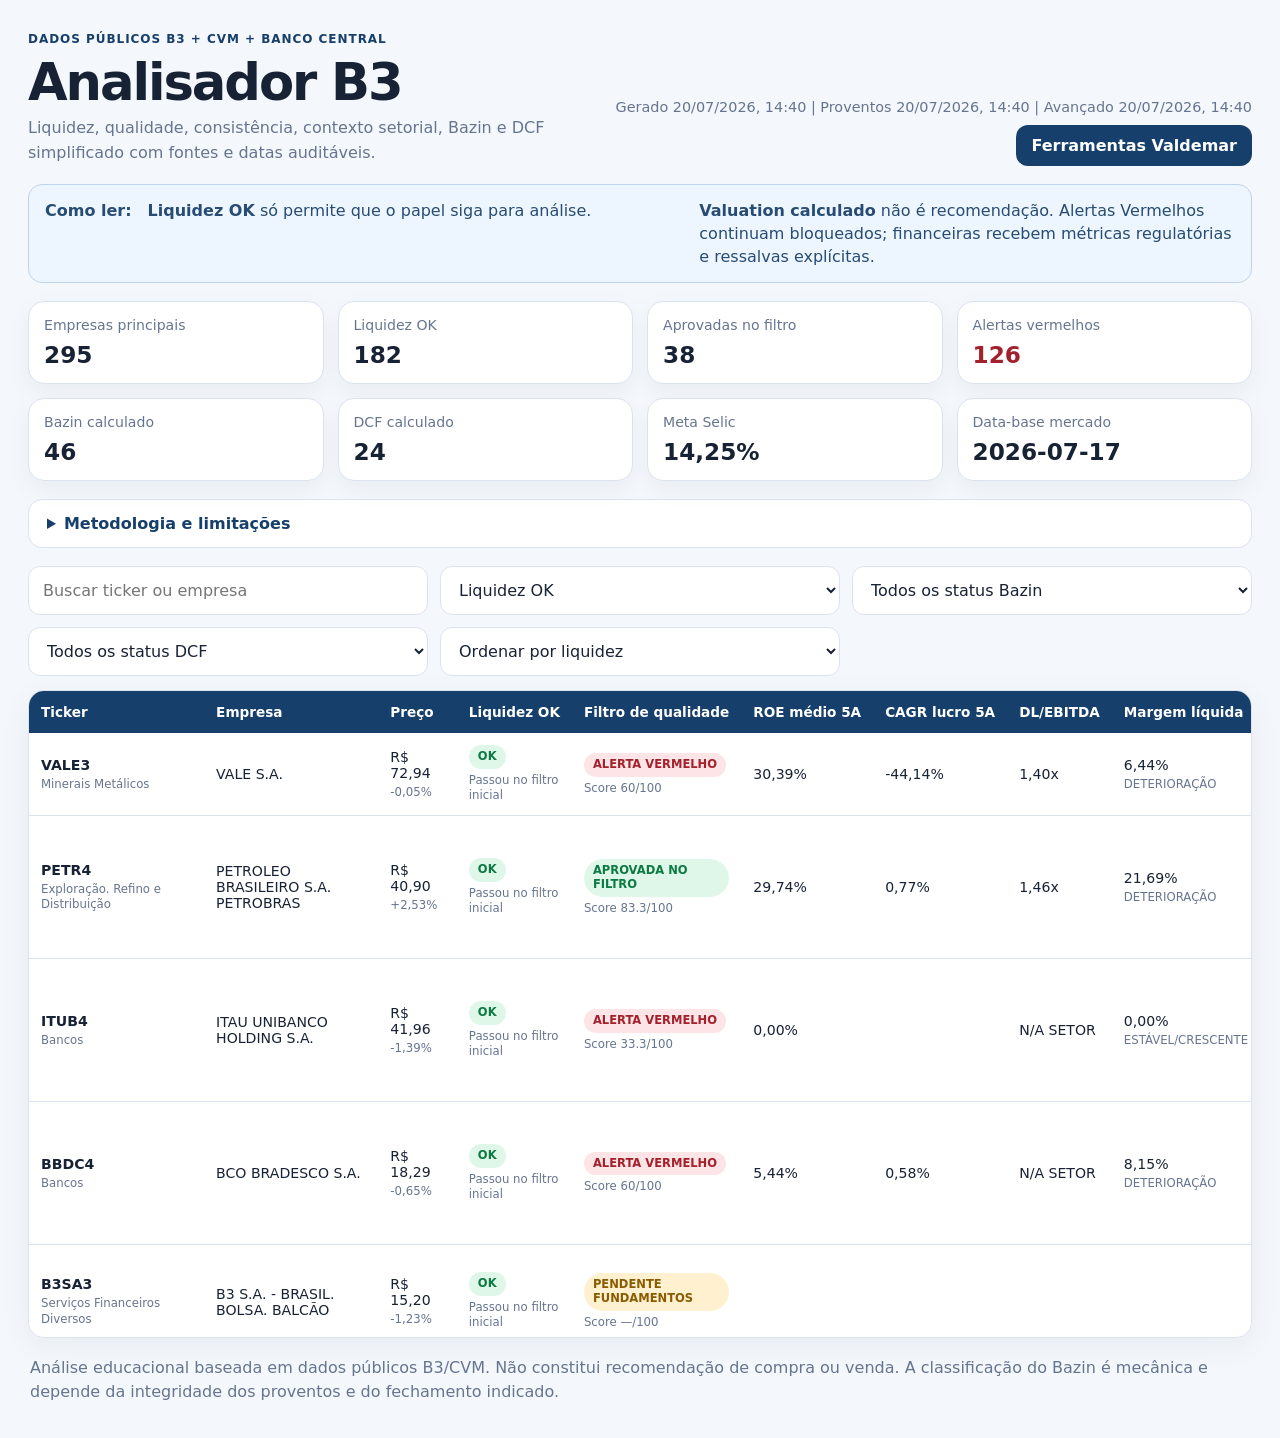
==== commit dad6fd2d: "feat: carregar métricas regulatórias no painel" ====
--- a/docs/index.html
+++ b/docs/index.html
@@ -7,8 +7,8 @@
   <meta http-equiv="Pragma" content="no-cache">
   <meta http-equiv="Expires" content="0">
   <title>Analisador B3 — Valdemar</title>
-  <link rel="stylesheet" href="styles.css?v=20260720-2">
-  <link rel="stylesheet" href="advanced.css?v=20260720-2">
+  <link rel="stylesheet" href="styles.css?v=20260720-3">
+  <link rel="stylesheet" href="advanced.css?v=20260720-3">
 </head>
 <body>
   <main class="wrap">
@@ -16,7 +16,7 @@
       <div><span class="eyebrow">Dados públicos B3 + CVM + Banco Central</span><h1>Analisador B3</h1><p>Liquidez, qualidade, consistência, contexto setorial, Bazin e DCF simplificado com fontes e datas auditáveis.</p></div>
       <div class="hero-actions"><div id="updated" class="muted">Carregando...</div><a class="nav-button" href="valdemar.html">Ferramentas Valdemar</a></div>
     </header>
-    <section class="notice"><strong>Como ler:</strong><span><b>Liquidez OK</b> só permite que o papel siga para análise.</span><span><b>Valuation calculado</b> não é recomendação. Alertas Vermelhos continuam bloqueados; financeiras recebem ressalva setorial.</span></section>
+    <section class="notice"><strong>Como ler:</strong><span><b>Liquidez OK</b> só permite que o papel siga para análise.</span><span><b>Valuation calculado</b> não é recomendação. Alertas Vermelhos continuam bloqueados; financeiras recebem métricas regulatórias e ressalvas explícitas.</span></section>
     <section class="cards cards-eight">
       <article class="card"><span>Empresas principais</span><strong id="count">-</strong></article><article class="card"><span>Liquidez OK</span><strong id="initialEligible">-</strong></article><article class="card"><span>Aprovadas no filtro</span><strong id="qualityApproved">-</strong></article><article class="card alert"><span>Alertas vermelhos</span><strong id="redAlerts">-</strong></article><article class="card"><span>Bazin calculado</span><strong id="bazinEnabled">-</strong></article><article class="card"><span>DCF calculado</span><strong id="dcfEnabled">-</strong></article><article class="card"><span>Meta Selic</span><strong id="selic">-</strong></article><article class="card"><span>Data-base mercado</span><strong id="quoteDate">-</strong></article>
     </section>
@@ -31,6 +31,7 @@
     <section class="table-wrap"><table><thead><tr><th>Ticker</th><th>Empresa</th><th>Preço</th><th>Liquidez OK</th><th>Filtro de qualidade</th><th>ROE médio 5A</th><th>CAGR lucro 5A</th><th>DL/EBITDA</th><th>Margem líquida</th><th>DY 12M</th><th>Bazin</th><th>DCF</th></tr></thead><tbody id="body"></tbody></table></section>
     <footer id="disclaimer"></footer>
   </main>
-  <script src="app.js?v=20260720-2"></script>
+  <script src="app.js?v=20260720-3"></script>
+  <script src="regulatory.js?v=20260720-3"></script>
 </body>
 </html>
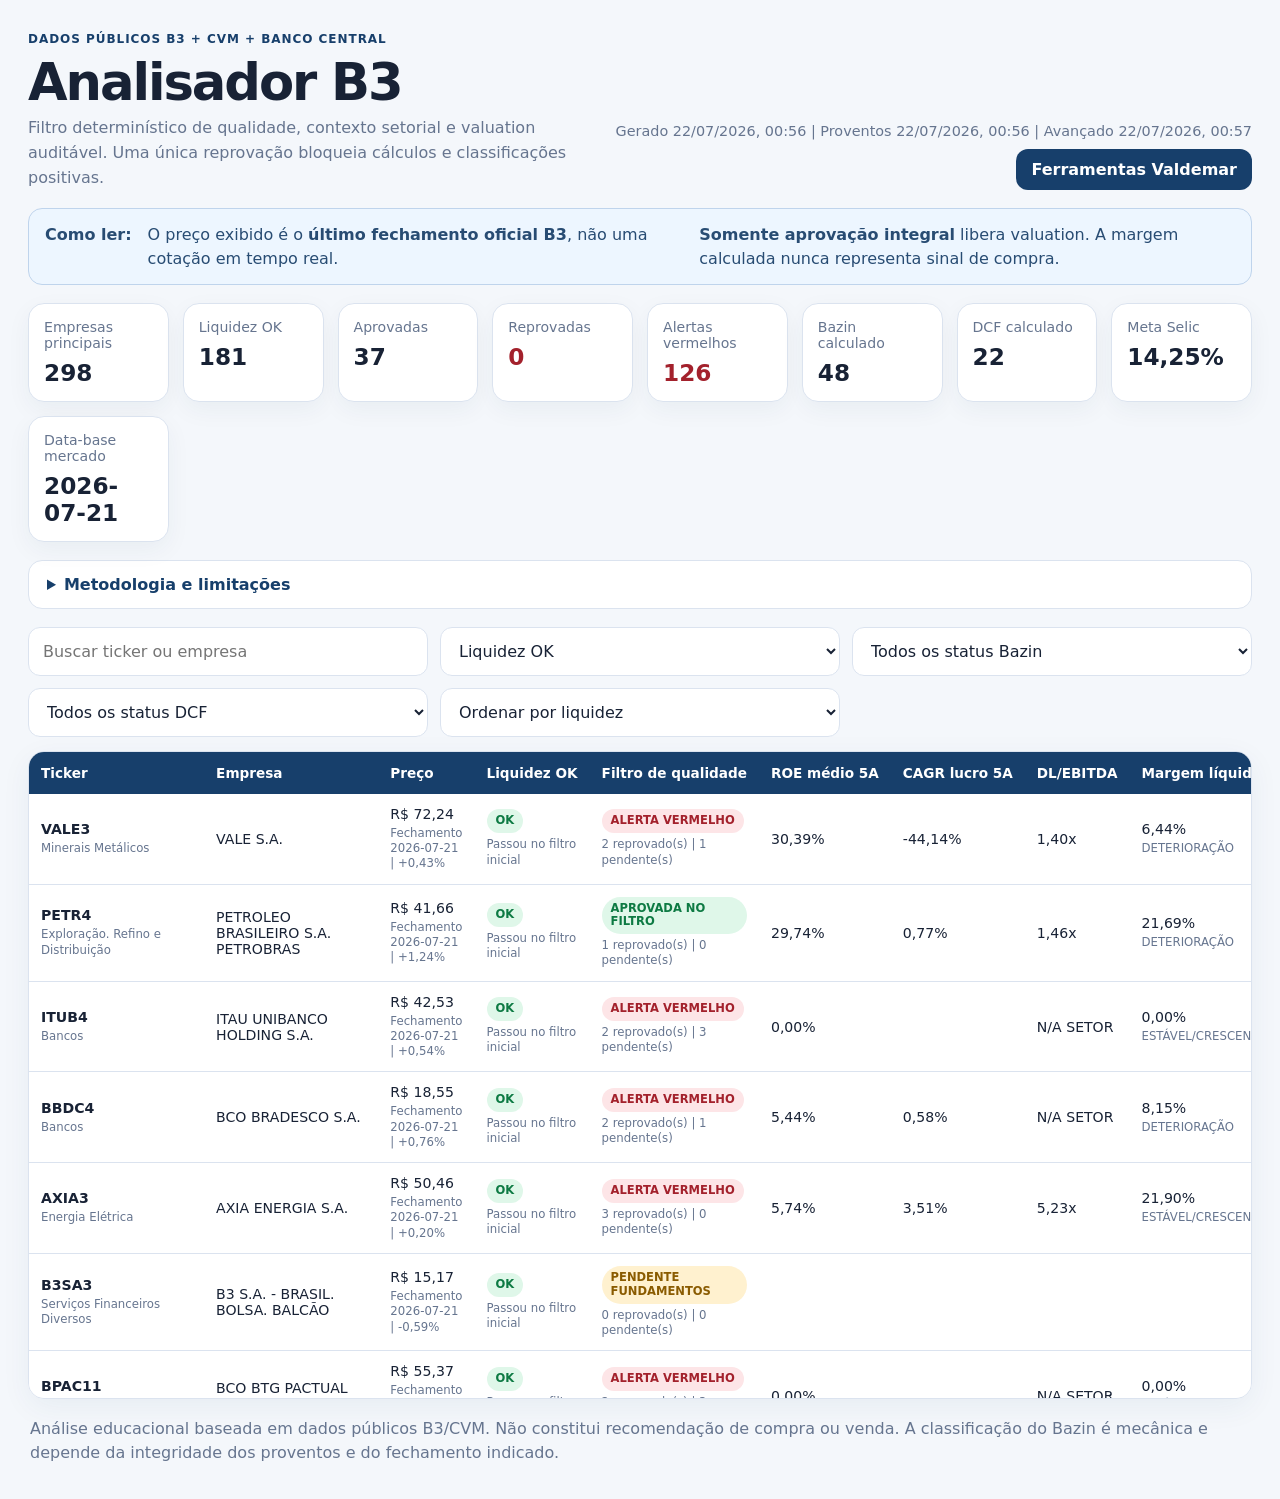
==== commit 31d51927: "fix: aplicar bloqueio estrito de qualidade" ====
--- a/docs/index.html
+++ b/docs/index.html
@@ -7,31 +7,30 @@
   <meta http-equiv="Pragma" content="no-cache">
   <meta http-equiv="Expires" content="0">
   <title>Analisador B3 — Valdemar</title>
-  <link rel="stylesheet" href="styles.css?v=20260720-3">
-  <link rel="stylesheet" href="advanced.css?v=20260720-3">
+  <link rel="stylesheet" href="styles.css?v=20260722-1">
+  <link rel="stylesheet" href="advanced.css?v=20260722-1">
 </head>
 <body>
   <main class="wrap">
     <header class="hero">
-      <div><span class="eyebrow">Dados públicos B3 + CVM + Banco Central</span><h1>Analisador B3</h1><p>Liquidez, qualidade, consistência, contexto setorial, Bazin e DCF simplificado com fontes e datas auditáveis.</p></div>
+      <div><span class="eyebrow">Dados públicos B3 + CVM + Banco Central</span><h1>Analisador B3</h1><p>Filtro determinístico de qualidade, contexto setorial e valuation auditável. Uma única reprovação bloqueia cálculos e classificações positivas.</p></div>
       <div class="hero-actions"><div id="updated" class="muted">Carregando...</div><a class="nav-button" href="valdemar.html">Ferramentas Valdemar</a></div>
     </header>
-    <section class="notice"><strong>Como ler:</strong><span><b>Liquidez OK</b> só permite que o papel siga para análise.</span><span><b>Valuation calculado</b> não é recomendação. Alertas Vermelhos continuam bloqueados; financeiras recebem métricas regulatórias e ressalvas explícitas.</span></section>
+    <section class="notice"><strong>Como ler:</strong><span>O preço exibido é o <b>último fechamento oficial B3</b>, não uma cotação em tempo real.</span><span><b>Somente aprovação integral</b> libera valuation. A margem calculada nunca representa sinal de compra.</span></section>
     <section class="cards cards-eight">
-      <article class="card"><span>Empresas principais</span><strong id="count">-</strong></article><article class="card"><span>Liquidez OK</span><strong id="initialEligible">-</strong></article><article class="card"><span>Aprovadas no filtro</span><strong id="qualityApproved">-</strong></article><article class="card alert"><span>Alertas vermelhos</span><strong id="redAlerts">-</strong></article><article class="card"><span>Bazin calculado</span><strong id="bazinEnabled">-</strong></article><article class="card"><span>DCF calculado</span><strong id="dcfEnabled">-</strong></article><article class="card"><span>Meta Selic</span><strong id="selic">-</strong></article><article class="card"><span>Data-base mercado</span><strong id="quoteDate">-</strong></article>
+      <article class="card"><span>Empresas principais</span><strong id="count">-</strong></article><article class="card"><span>Liquidez OK</span><strong id="initialEligible">-</strong></article><article class="card"><span>Aprovadas</span><strong id="qualityApproved">-</strong></article><article class="card alert"><span>Reprovadas</span><strong id="qualityRejected">-</strong></article><article class="card alert"><span>Alertas vermelhos</span><strong id="redAlerts">-</strong></article><article class="card"><span>Bazin calculado</span><strong id="bazinEnabled">-</strong></article><article class="card"><span>DCF calculado</span><strong id="dcfEnabled">-</strong></article><article class="card"><span>Meta Selic</span><strong id="selic">-</strong></article><article class="card"><span>Data-base mercado</span><strong id="quoteDate">-</strong></article>
     </section>
     <section class="methodology"><details><summary>Metodologia e limitações</summary><div class="method-grid method-grid-extended"><div><b>Etapa 1 — Liquidez</b><p id="methodInitial"></p></div><div><b>Etapa 2 — Qualidade</b><p id="methodQuality"></p></div><div><b>Financeiras</b><p id="methodFinancial"></p></div><div><b>Etapa 3 — Bazin</b><p id="methodValuation"></p></div><div><b>Etapa 4 — DCF</b><p id="methodDcf"></p></div><div><b>Macro</b><p id="methodMacro"></p></div><div><b>Consistência</b><p id="methodConsistency"></p></div></div></details></section>
     <section class="toolbar toolbar-extended">
       <input id="q" type="search" placeholder="Buscar ticker ou empresa">
-      <select id="filter" aria-label="Filtro geral"><option value="INITIAL">Liquidez OK</option><option value="">Todos</option><option value="QUALITY">Aprovadas no filtro</option><option value="RED">Alerta vermelho</option><option value="PENDING">Pendentes</option><option value="OUT">Fora do filtro de liquidez</option></select>
-      <select id="bazinFilter" aria-label="Filtro Bazin"><option value="">Todos os status Bazin</option><option value="RELEASED">Bazin calculado</option><option value="ATTRACTIVE">Bazin: atrativa</option><option value="NEUTRAL">Bazin: neutra</option><option value="EXPENSIVE">Bazin: cara</option><option value="BLOCKED">Bazin: bloqueado</option><option value="PENDING">Bazin: pendente</option><option value="NOT_APPLICABLE">Bazin: não aplicável</option></select>
-      <select id="dcfFilter" aria-label="Filtro DCF"><option value="">Todos os status DCF</option><option value="CALCULATED">DCF calculado</option><option value="ATTRACTIVE">DCF: margem ≥ 10%</option><option value="BLOCKED">DCF: bloqueado</option><option value="PENDING">DCF: pendente</option><option value="NOT_APPLICABLE">DCF: não aplicável</option></select>
+      <select id="filter" aria-label="Filtro geral"><option value="INITIAL">Liquidez OK</option><option value="">Todos</option><option value="QUALITY">Aprovadas no filtro</option><option value="REJECTED">Reprovadas no filtro</option><option value="RED">Alerta vermelho</option><option value="PENDING">Pendentes</option><option value="OUT">Fora do filtro de liquidez</option></select>
+      <select id="bazinFilter" aria-label="Filtro Bazin"><option value="">Todos os status Bazin</option><option value="RELEASED">Bazin calculado</option><option value="GE10">Margem Bazin ≥ +10%</option><option value="ZERO10">Margem Bazin entre 0% e +10%</option><option value="NEGATIVE">Margem Bazin negativa</option><option value="BLOCKED">Bazin bloqueado</option><option value="NOT_APPLICABLE">Bazin não aplicável</option></select>
+      <select id="dcfFilter" aria-label="Filtro DCF"><option value="">Todos os status DCF</option><option value="CALCULATED">DCF calculado</option><option value="GE10">Margem DCF ≥ +10%</option><option value="NEGATIVE">Margem DCF negativa</option><option value="BLOCKED">DCF bloqueado</option><option value="PENDING">DCF pendente</option><option value="NOT_APPLICABLE">DCF não aplicável</option></select>
       <select id="sort"><option value="liquidity">Ordenar por liquidez</option><option value="quality">Ordenar por score qualidade</option><option value="roe">Ordenar por ROE 5A</option><option value="dy">Ordenar por DY 12M</option><option value="bazin">Ordenar por margem Bazin</option><option value="dcf">Ordenar por margem DCF</option><option value="pe">Ordenar por menor P/L</option><option value="dividends">Ordenar por consistência de dividendos</option><option value="ticker">Ordenar por ticker</option></select>
     </section>
     <section class="table-wrap"><table><thead><tr><th>Ticker</th><th>Empresa</th><th>Preço</th><th>Liquidez OK</th><th>Filtro de qualidade</th><th>ROE médio 5A</th><th>CAGR lucro 5A</th><th>DL/EBITDA</th><th>Margem líquida</th><th>DY 12M</th><th>Bazin</th><th>DCF</th></tr></thead><tbody id="body"></tbody></table></section>
     <footer id="disclaimer"></footer>
   </main>
-  <script src="app.js?v=20260720-3"></script>
-  <script src="regulatory.js?v=20260720-3"></script>
+  <script src="app.js?v=20260722-1"></script>
 </body>
-</html>+</html>
--- a/docs/advanced.css
+++ b/docs/advanced.css
@@ -1 +1,26 @@
-.hero-actions{display:flex;flex-direction:column;align-items:flex-end;gap:10px}.nav-button{display:inline-flex;align-items:center;justify-content:center;border-radius:12px;padding:11px 15px;background:var(--navy);color:#fff;text-decoration:none;font-weight:800}.cards-eight{grid-template-columns:repeat(8,minmax(130px,1fr))}.cards-eight .card{padding:15px}.cards-eight .card strong{font-size:1.45rem}.method-grid-extended{grid-template-columns:repeat(4,minmax(0,1fr))}.toolbar-extended{grid-template-columns:minmax(250px,1fr) repeat(4,minmax(190px,240px))}.status-strip-four{grid-template-columns:repeat(4,minmax(0,1fr))}.advanced-grid{grid-template-columns:repeat(4,minmax(0,1fr))}.classification-box{margin-top:14px;border:1px solid #bdd4eb;border-radius:12px;padding:14px;background:#eef6ff}.classification-box strong{color:var(--navy)}@media(max-width:1450px){.cards-eight{grid-template-columns:repeat(4,1fr)}.toolbar-extended{grid-template-columns:1fr 1fr 1fr}.advanced-grid{grid-template-columns:repeat(3,1fr)}}@media(max-width:900px){.cards-eight{grid-template-columns:repeat(2,1fr)}.toolbar-extended,.method-grid-extended,.advanced-grid{grid-template-columns:1fr 1fr}.hero-actions{align-items:flex-start}}@media(max-width:600px){.toolbar-extended,.method-grid-extended,.advanced-grid{grid-template-columns:1fr}}+.hero-actions{display:flex;flex-direction:column;align-items:flex-end;gap:10px}
+.nav-button{display:inline-flex;align-items:center;justify-content:center;border-radius:12px;padding:11px 15px;background:var(--navy);color:#fff;text-decoration:none;font-weight:800}
+.cards-eight{grid-template-columns:repeat(auto-fit,minmax(140px,1fr))}
+.cards-eight .card{padding:15px}
+.cards-eight .card strong{font-size:1.45rem}
+.method-grid-extended{grid-template-columns:repeat(4,minmax(0,1fr))}
+.toolbar-extended{grid-template-columns:minmax(250px,1fr) repeat(4,minmax(190px,240px))}
+.status-strip-four{grid-template-columns:repeat(4,minmax(0,1fr))}
+.advanced-grid{grid-template-columns:repeat(4,minmax(0,1fr))}
+.analysis-lead{display:grid;grid-template-columns:minmax(220px,.55fr) minmax(260px,.75fr) 1.7fr;gap:12px;align-items:stretch;margin-bottom:16px}
+.analysis-lead>div,.analysis-lead>p,.context-box,.valuation-gate,.manual-quote{margin:0;padding:15px;border:1px solid var(--line);border-radius:12px;background:#fff}
+.analysis-lead span{display:block;color:var(--muted);font-size:.75rem;margin-bottom:8px}
+.analysis-lead p{line-height:1.55;border-left:4px solid var(--navy)}
+.context-box p,.valuation-gate p,.manual-quote p{margin:6px 0 0;color:var(--muted);line-height:1.5}
+.valuation-gate{margin-bottom:10px}
+.valuation-gate.released{border-left:4px solid var(--green);background:#f3fbf6}
+.valuation-gate.blocked{border-left:4px solid var(--red);background:#fff7f7}
+.manual-quote{display:grid;grid-template-columns:minmax(260px,1fr) minmax(320px,1fr);gap:14px;margin-top:14px;background:#f8fbff}
+.manual-quote form{display:grid;grid-template-columns:1fr auto;gap:8px;align-self:center}
+.quote-button{border:0;border-radius:10px;padding:0 14px;background:var(--navy);color:#fff;font:inherit;font-weight:800;cursor:pointer}
+.manual-result{grid-column:1/-1;color:#284c73}
+.manual-result p{margin:0}
+@media(max-width:1450px){.toolbar-extended{grid-template-columns:1fr 1fr 1fr}.advanced-grid{grid-template-columns:repeat(3,1fr)}}
+@media(max-width:1100px){.analysis-lead{grid-template-columns:1fr 1fr}.analysis-lead>p{grid-column:1/-1}.manual-quote{grid-template-columns:1fr}}
+@media(max-width:900px){.toolbar-extended,.method-grid-extended,.advanced-grid{grid-template-columns:1fr 1fr}.hero-actions{align-items:flex-start}}
+@media(max-width:600px){.toolbar-extended,.method-grid-extended,.advanced-grid,.analysis-lead{grid-template-columns:1fr}.analysis-lead>p{grid-column:auto}.manual-quote form{grid-template-columns:1fr}.quote-button{padding:12px}.manual-result{grid-column:auto}}
